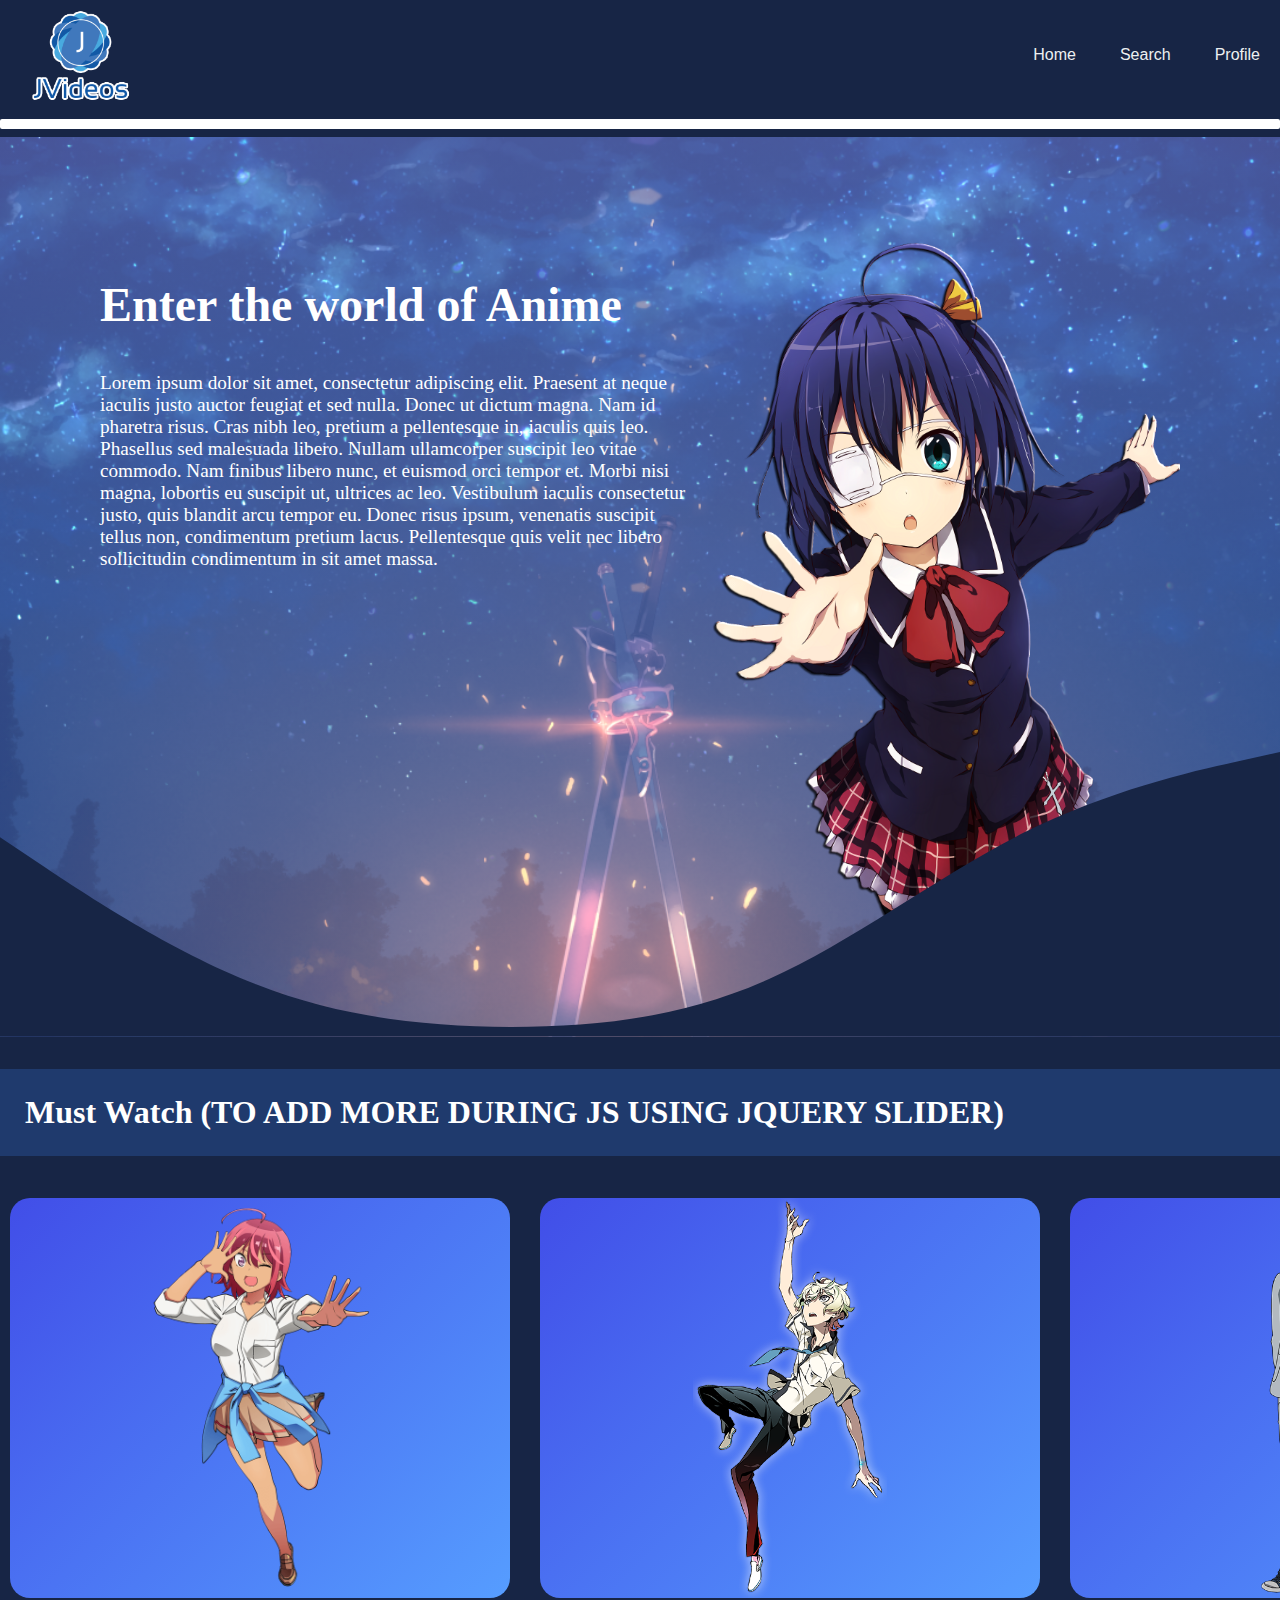
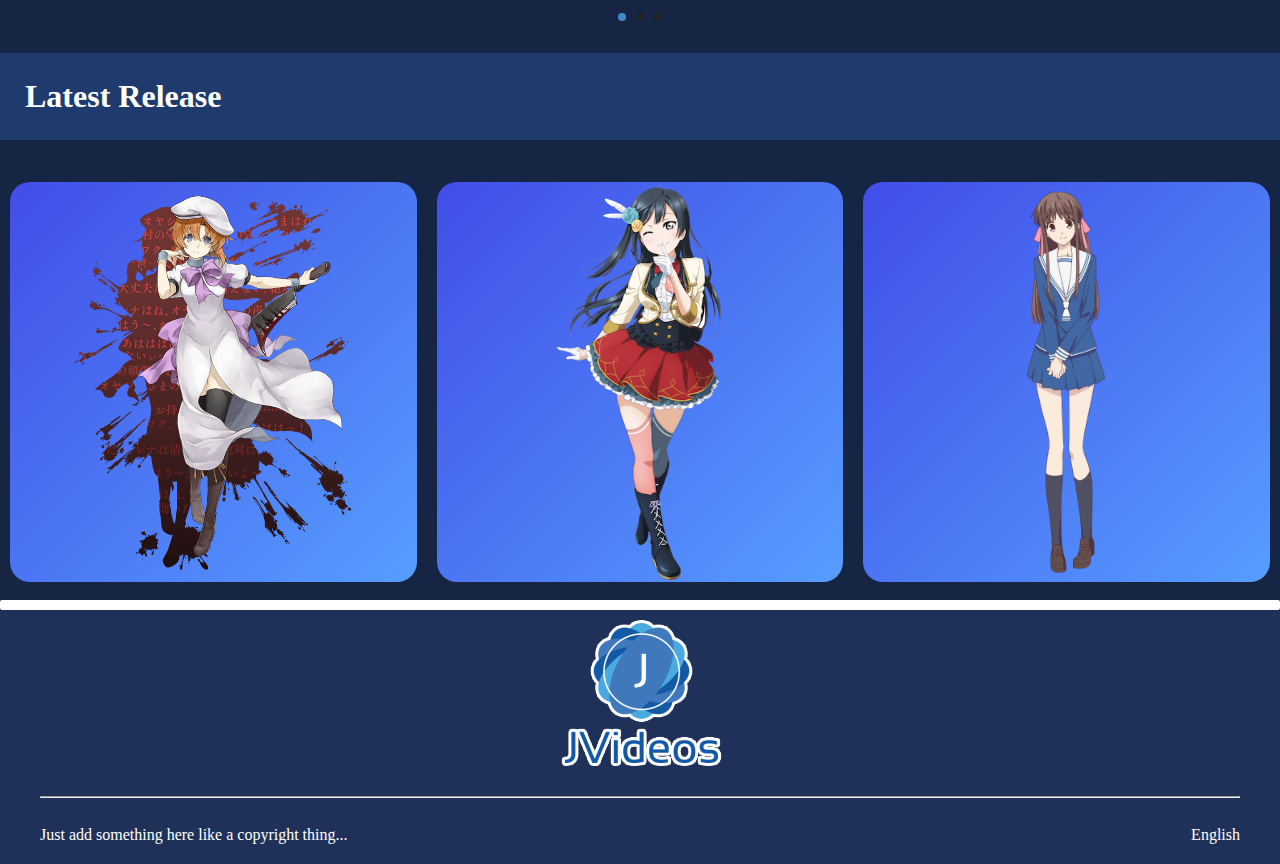
==== index.html @ 2e1f601c "Added and implemented JQuery LightSlider" ====
<html>
    <head>
        <title>JVideos</title>
        
        <link rel="apple-touch-icon" sizes="57x57" href="src/apple-icon-57x57.png">
        <link rel="apple-touch-icon" sizes="60x60" href="src/apple-icon-60x60.png">
        <link rel="apple-touch-icon" sizes="72x72" href="src/apple-icon-72x72.png">
        <link rel="apple-touch-icon" sizes="76x76" href="src/apple-icon-76x76.png">
        <link rel="apple-touch-icon" sizes="114x114" href="src/apple-icon-114x114.png">
        <link rel="apple-touch-icon" sizes="120x120" href="src/apple-icon-120x120.png">
        <link rel="apple-touch-icon" sizes="144x144" href="src/apple-icon-144x144.png">
        <link rel="apple-touch-icon" sizes="152x152" href="src/apple-icon-152x152.png">
        <link rel="apple-touch-icon" sizes="180x180" href="src/apple-icon-180x180.png">
        <link rel="icon" type="image/png" sizes="192x192"  href="src/android-icon-192x192.png">
        <link rel="icon" type="image/png" sizes="32x32" href="src/favicon-32x32.png">
        <link rel="icon" type="image/png" sizes="96x96" href="src/favicon-96x96.png">
        <link rel="icon" type="image/png" sizes="16x16" href="src/favicon-16x16.png">
        <link rel="manifest" href="src/manifest.json">
        
        <meta name="msapplication-TileImage" content="/ms-icon-144x144.png">
        <meta name="viewport" content="width=device-width, initial-scale=1.0">
        
        
        <link rel="stylesheet" type="text/css" href="styles/lightslider.css">
        <link rel="stylesheet" type="text/css" href="styles/styles.css">
        
    </head>
    <body>
        <header>
            <img src="src/logo.png" id="top_logo" alt="logo">
            <nav>
                <ul class="menu_items">
                    <li class="item_menu"><a href="index.html">Home</a></li>
                    <li class="item_menu"><a href="#search">Search</a></li>
                    <li class="item_menu"><a href="#profile">Profile</a></li>
                </ul>
            </nav>
            
        </header>
        <hr class="rule">
        <section id="main_section" class="main">
            <div class="welcome">
                <div class="content">
                    <h2 id="header">Enter the world of Anime</h2>
                    <p id="paragraph">Lorem ipsum dolor sit amet, consectetur adipiscing elit. Praesent at neque iaculis justo auctor feugiat et sed nulla. Donec ut dictum magna. Nam id pharetra risus. Cras nibh leo, pretium a pellentesque in, iaculis quis leo. Phasellus sed malesuada libero. Nullam ullamcorper suscipit leo vitae commodo. Nam finibus libero nunc, et euismod orci tempor et. Morbi nisi magna, lobortis eu suscipit ut, ultrices ac leo. Vestibulum iaculis consectetur justo, quis blandit arcu tempor eu. Donec risus ipsum, venenatis suscipit tellus non, condimentum pretium lacus. Pellentesque quis velit nec libero sollicitudin condimentum in sit amet massa.</p>
                </div>
                <img src="src/side%20Char.png" class="side_img">
                <svg class="wave" xmlns="http://www.w3.org/2000/svg" viewBox="0 0 1440 320"><path fill="#172545" fill-opacity="1" d="M0,96L48,128C96,160,192,224,288,261.3C384,299,480,309,576,309.3C672,309,768,299,864,256C960,213,1056,139,1152,90.7C1248,43,1344,21,1392,10.7L1440,0L1440,320L1392,320C1344,320,1248,320,1152,320C1056,320,960,320,864,320C768,320,672,320,576,320C480,320,384,320,288,320C192,320,96,320,48,320L0,320Z"></path></svg>
            </div>
            <div class="separator">
                <h3>Must Watch (TO ADD MORE DURING JS USING JQUERY SLIDER)</h3>
            </div>
            <div class="view_previews">
                <ul id="imageSet1" class="cS-hidden">
                    <li class="item-a">
                        <div class="card1">
                            <div class="card_content1">
                                <h3>Bokutachi wa Benkyou ga Dekinai</h3>
                                <p>This is where a small synopsis will go</p>
                                <a href="#readmore">Read More</a>
                            </div>
                            <img src="src/char1.png">
                        </div>
                    </li>
                    <li class="item-a">
                        <div class="card1">
                            <div class="card_content1">
                                <h3>Kiznaiver</h3>
                                <p>Lorem ipsum dolor sit amet, consectetur adipiscing elit. Praesent at neque iaculis justo auctor feugiat et sed nulla. Donec ut dictum magna. Nam id pharetra risus. Cras nibh leo, pretium a pellentesque in, iaculis quis leo.</p>
                                <a href="#readmore">Read More</a>
                            </div>
                            <img src="src/char2.png">
                        </div>
                    </li>
                    <li class="item-a">
                        <div class="card1">
                            <div class="card_content1">
                                <h3>Shigatsu wa Kimi no Uso</h3>
                                <p>Lorem ipsum dolor sit amet, consectetur adipiscing elit. Praesent at neque iaculis justo auctor feugiat et sed nulla. Donec ut dictum magna. Nam id pharetra risus. Cras nibh leo, pretium a pellentesque in, iaculis quis leo.</p>
                                <a href="#readmore">Read More</a>
                            </div>
                            <img src="src/char3.png">
                        </div>
                    </li>
                </ul>
            </div>
            <div class="separator">
                <h3>Latest Release</h3>
            </div>
            <div class="view_previews">
                <div class="card1">
                    <div class="card_content1">
                        <h3>Higurashi no Naku Koro ni</h3>
                        <p>Lorem ipsum dolor sit amet, consectetur adipiscing elit. Praesent at neque iaculis justo auctor feugiat et sed nulla. Donec ut dictum magna. Nam id pharetra risus. Cras nibh leo, pretium a pellentesque in, iaculis quis leo.</p>
                        <a href="#readmore">Read More</a>
                    </div>
                    <img src="src/char4.png">
                </div>
                <div class="card1">
                    <div class="card_content1">
                        <h3>Love Live Nijigasaki Academy<br>School Idol Doukoukai</h3>
                        <p>Lorem ipsum dolor sit amet, consectetur adipiscing elit. Praesent at neque iaculis justo auctor feugiat et sed nulla. Donec ut dictum magna. Nam id pharetra risus. Cras nibh leo, pretium a pellentesque in, iaculis quis leo.</p>
                        <a href="#readmore">Read More</a>
                    </div>
                    <img src="src/char5.webp">
                </div>
                <div class="card1">
                    <div class="card_content1">
                        <h3>Fruits Basket</h3>
                        <p>Lorem ipsum dolor sit amet, consectetur adipiscing elit. Praesent at neque iaculis justo auctor feugiat et sed nulla. Donec ut dictum magna. Nam id pharetra risus. Cras nibh leo, pretium a pellentesque in, iaculis quis leo.</p>
                        <a href="#readmore">Read More</a>
                    </div>
                    <img src="src/char6.webp">
                </div>
            </div>
        </section>
        <section id="contact_section" class="footer secondary_color">
            <hr class="rule big">
            <img src="src/logo.png" style="margin:auto; width: inherit; display: block; padding-bottom: 20px">
            <hr style="margin-left: 40px; margin-right: 40px">
            <div class="trademark_area">
                <p id="copyright">Just add something here like a copyright thing...</p>
                <p id="copyright">English</p>
            </div>
        </section>
        
        <script type="text/javascript" src="script/JQuery3.3.1.js"></script>
        <script type="text/javascript" src="script/lightslider.js"></script>
        <script type="text/javascript" src="script/script.js"></script>
    </body>
</html>
---- styles/lightslider.css ----
/*! lightslider - v1.1.3 - 2015-04-14
* https://github.com/sachinchoolur/lightslider
* Copyright (c) 2015 Sachin N; Licensed MIT */
/** /!!! core css Should not edit !!!/**/ 

.lSSlideOuter {
    overflow: hidden;
    -webkit-touch-callout: none;
    -webkit-user-select: none;
    -khtml-user-select: none;
    -moz-user-select: none;
    -ms-user-select: none;
    user-select: none
}
.lightSlider:before, .lightSlider:after {
    content: " ";
    display: table;
}
.lightSlider {
    overflow: hidden;
    margin: 0;
}
.lSSlideWrapper {
    max-width: 100%;
    overflow: hidden;
    position: relative;
}
.lSSlideWrapper > .lightSlider:after {
    clear: both;
}
.lSSlideWrapper .lSSlide {
    -webkit-transform: translate(0px, 0px);
    -ms-transform: translate(0px, 0px);
    transform: translate(0px, 0px);
    -webkit-transition: all 1s;
    -webkit-transition-property: -webkit-transform,height;
    -moz-transition-property: -moz-transform,height;
    transition-property: transform,height;
    -webkit-transition-duration: inherit !important;
    transition-duration: inherit !important;
    -webkit-transition-timing-function: inherit !important;
    transition-timing-function: inherit !important;
}
.lSSlideWrapper .lSFade {
    position: relative;
}
.lSSlideWrapper .lSFade > * {
    position: absolute !important;
    top: 0;
    left: 0;
    z-index: 9;
    margin-right: 0;
    width: 100%;
}
.lSSlideWrapper.usingCss .lSFade > * {
    opacity: 0;
    -webkit-transition-delay: 0s;
    transition-delay: 0s;
    -webkit-transition-duration: inherit !important;
    transition-duration: inherit !important;
    -webkit-transition-property: opacity;
    transition-property: opacity;
    -webkit-transition-timing-function: inherit !important;
    transition-timing-function: inherit !important;
}
.lSSlideWrapper .lSFade > *.active {
    z-index: 10;
}
.lSSlideWrapper.usingCss .lSFade > *.active {
    opacity: 1;
}
/** /!!! End of core css Should not edit !!!/**/

/* Pager */
.lSSlideOuter .lSPager.lSpg {
    margin: 10px 0 0;
    padding: 0;
    text-align: center;
}
.lSSlideOuter .lSPager.lSpg > li {
    cursor: pointer;
    display: inline-block;
    padding: 0 5px;
}
.lSSlideOuter .lSPager.lSpg > li a {
    background-color: #222222;
    border-radius: 30px;
    display: inline-block;
    height: 8px;
    overflow: hidden;
    text-indent: -999em;
    width: 8px;
    position: relative;
    z-index: 99;
    -webkit-transition: all 0.5s linear 0s;
    transition: all 0.5s linear 0s;
}
.lSSlideOuter .lSPager.lSpg > li:hover a, .lSSlideOuter .lSPager.lSpg > li.active a {
    background-color: #428bca;
}
.lSSlideOuter .media {
    opacity: 0.8;
}
.lSSlideOuter .media.active {
    opacity: 1;
}
/* End of pager */

/** Gallery */
.lSSlideOuter .lSPager.lSGallery {
    list-style: none outside none;
    padding-left: 0;
    margin: 0;
    overflow: hidden;
    transform: translate3d(0px, 0px, 0px);
    -moz-transform: translate3d(0px, 0px, 0px);
    -ms-transform: translate3d(0px, 0px, 0px);
    -webkit-transform: translate3d(0px, 0px, 0px);
    -o-transform: translate3d(0px, 0px, 0px);
    -webkit-transition-property: -webkit-transform;
    -moz-transition-property: -moz-transform;
    -webkit-touch-callout: none;
    -webkit-user-select: none;
    -khtml-user-select: none;
    -moz-user-select: none;
    -ms-user-select: none;
    user-select: none;
}
.lSSlideOuter .lSPager.lSGallery li {
    overflow: hidden;
    -webkit-transition: border-radius 0.12s linear 0s 0.35s linear 0s;
    transition: border-radius 0.12s linear 0s 0.35s linear 0s;
}
.lSSlideOuter .lSPager.lSGallery li.active, .lSSlideOuter .lSPager.lSGallery li:hover {
    border-radius: 5px;
}
.lSSlideOuter .lSPager.lSGallery img {
    display: block;
    height: 100%;
    max-width: 100%;
}
.lSSlideOuter .lSPager.lSGallery:before, .lSSlideOuter .lSPager.lSGallery:after {
    content: " ";
    display: table;
}
.lSSlideOuter .lSPager.lSGallery:after {
    clear: both;
}
/* End of Gallery*/

/* slider actions */
.lSAction > a {
    width: 32px;
    display: block;
    top: 50%;
    height: 32px;
    background-image: url('../img/controls.png');
    cursor: pointer;
    position: absolute;
    z-index: 99;
    margin-top: -16px;
    opacity: 0.5;
    -webkit-transition: opacity 0.35s linear 0s;
    transition: opacity 0.35s linear 0s;
}
.lSAction > a:hover {
    opacity: 1;
}
.lSAction > .lSPrev {
    background-position: 0 0;
    left: 10px;
}
.lSAction > .lSNext {
    background-position: -32px 0;
    right: 10px;
}
.lSAction > a.disabled {
    pointer-events: none;
}
.cS-hidden {
    height: 1px;
    opacity: 0;
    filter: alpha(opacity=0);
    overflow: hidden;
}


/* vertical */
.lSSlideOuter.vertical {
    position: relative;
}
.lSSlideOuter.vertical.noPager {
    padding-right: 0px !important;
}
.lSSlideOuter.vertical .lSGallery {
    position: absolute !important;
    right: 0;
    top: 0;
}
.lSSlideOuter.vertical .lightSlider > * {
    width: 100% !important;
    max-width: none !important;
}

/* vertical controlls */
.lSSlideOuter.vertical .lSAction > a {
    left: 50%;
    margin-left: -14px;
    margin-top: 0;
}
.lSSlideOuter.vertical .lSAction > .lSNext {
    background-position: 31px -31px;
    bottom: 10px;
    top: auto;
}
.lSSlideOuter.vertical .lSAction > .lSPrev {
    background-position: 0 -31px;
    bottom: auto;
    top: 10px;
}
/* vertical */


/* Rtl */
.lSSlideOuter.lSrtl {
    direction: rtl;
}
.lSSlideOuter .lightSlider, .lSSlideOuter .lSPager {
    padding-left: 0;
    list-style: none outside none;
}
.lSSlideOuter.lSrtl .lightSlider, .lSSlideOuter.lSrtl .lSPager {
    padding-right: 0;
}
.lSSlideOuter .lightSlider > *,  .lSSlideOuter .lSGallery li {
    float: left;
}
.lSSlideOuter.lSrtl .lightSlider > *,  .lSSlideOuter.lSrtl .lSGallery li {
    float: right !important;
}
/* Rtl */

@-webkit-keyframes rightEnd {
    0% {
        left: 0;
    }

    50% {
        left: -15px;
    }

    100% {
        left: 0;
    }
}
@keyframes rightEnd {
    0% {
        left: 0;
    }

    50% {
        left: -15px;
    }

    100% {
        left: 0;
    }
}
@-webkit-keyframes topEnd {
    0% {
        top: 0;
    }

    50% {
        top: -15px;
    }

    100% {
        top: 0;
    }
}
@keyframes topEnd {
    0% {
        top: 0;
    }

    50% {
        top: -15px;
    }

    100% {
        top: 0;
    }
}
@-webkit-keyframes leftEnd {
    0% {
        left: 0;
    }

    50% {
        left: 15px;
    }

    100% {
        left: 0;
    }
}
@keyframes leftEnd {
    0% {
        left: 0;
    }

    50% {
        left: 15px;
    }

    100% {
        left: 0;
    }
}
@-webkit-keyframes bottomEnd {
    0% {
        bottom: 0;
    }

    50% {
        bottom: -15px;
    }

    100% {
        bottom: 0;
    }
}
@keyframes bottomEnd {
    0% {
        bottom: 0;
    }

    50% {
        bottom: -15px;
    }

    100% {
        bottom: 0;
    }
}
.lSSlideOuter .rightEnd {
    -webkit-animation: rightEnd 0.3s;
    animation: rightEnd 0.3s;
    position: relative;
}
.lSSlideOuter .leftEnd {
    -webkit-animation: leftEnd 0.3s;
    animation: leftEnd 0.3s;
    position: relative;
}
.lSSlideOuter.vertical .rightEnd {
    -webkit-animation: topEnd 0.3s;
    animation: topEnd 0.3s;
    position: relative;
}
.lSSlideOuter.vertical .leftEnd {
    -webkit-animation: bottomEnd 0.3s;
    animation: bottomEnd 0.3s;
    position: relative;
}
.lSSlideOuter.lSrtl .rightEnd {
    -webkit-animation: leftEnd 0.3s;
    animation: leftEnd 0.3s;
    position: relative;
}
.lSSlideOuter.lSrtl .leftEnd {
    -webkit-animation: rightEnd 0.3s;
    animation: rightEnd 0.3s;
    position: relative;
}
/*/  GRab cursor */
.lightSlider.lsGrab > * {
  cursor: -webkit-grab;
  cursor: -moz-grab;
  cursor: -o-grab;
  cursor: -ms-grab;
  cursor: grab;
}
.lightSlider.lsGrabbing > * {
  cursor: move;
  cursor: -webkit-grabbing;
  cursor: -moz-grabbing;
  cursor: -o-grabbing;
  cursor: -ms-grabbing;
  cursor: grabbing;
}
---- styles/styles.css ----
@import url('https://fonts.googleapis.com/css?family="Montserrat:500');

body {
    background: #172545;
    margin: 0;
    padding: 0;
    font-family: "Lato";
    box-sizing: border-box;
    overflow-x: hidden;
}

body::-webkit-scrollbar-track
{
	-webkit-box-shadow: inset 0 0 6px rgba(0,0,0,0.3);
	background-color: #172545;
	border-radius: 10px;
}

body::-webkit-scrollbar
{
	width: 5px;
	background-color: #25257b;
}

body::-webkit-scrollbar-thumb
{
	background-color: #2668ff;
}
.secondary_color {
    background: #1f3158;
}

.rule {
    border: 5px solid #ffffff;
    border-radius: 2px;
}

header{
    display: flex;
    justify-content: space-between;
    align-items: center;
    padding: 30px, 10%;
}

#top_logo {
    cursor: pointer;
    width: 140px;
    padding: 10px;
}

.welcome {
    position: relative;
    width: 100%;
    height: 100vh;
    display: flex;
    justify-content: space-between;
/*    align-items: center;*/
    padding: 100px;
    box-sizing: border-box;
    background: linear-gradient(180deg, #464e89, #153e81),url(../src/bgWelcome.png);
    background-blend-mode: screen;
    background-position: center;
    background-clip: border-box;
    background-repeat: no-repeat;
    background-size: cover;
}


li, a {
    font-family: "Montserrat", sans-serif;
    font-weight: 500;
    font-size: 16px;
    color: #edf0f1;
    text-decoration: none;
}

.menu_items {
    list-style: none;
}

.menu_items li  {
    display: inline-block;
    padding-top: 0px;
    padding-left: 20px;
    padding-right: 20px;
}

.menu_items li a {
    transition: all 0.3s ease 0s;
}

.menu_items li a:hover{
    color: #0088a9;
}



#header  {
    max-width: 700px;
    font-size: 3em;
    color: white;
}

#paragraph  {
    max-width: 700px;
    font-size: 1.2em;
    color: white;
}

.wave {
    position: absolute;
    bottom: 0;
    left: 0;
    
}

.side_img {
    height: 100%;
}

.view_previews {
    display: flex;
}

.card1 {
    position: relative;
    width: 500px;
    height: 400px;
    margin: 20px;
    display: flex;
    justify-content: flex-start ;
    align-items: center;
    border-radius: 20px;
    background: linear-gradient(135deg, #414ee8, #569dff);
    margin: 10px;   
}

.card1 img {
    position: absolute;
    bottom: 0;
    left: 50%;
    transform: translateX(-50%);
    height: 400px;
    transition: 0.5s;
}

.card1:hover img {
    left: 80%;
    height: 400px;
}

.card1 .card_content1 {
    position: relative;
    width:50%;
    left:20%;
    transition: 0.5s;
    padding-left: 20px;
    opacity: 0;
    visibility: hidden;
    
    
}
.card1:hover .card_content1 {
    left: 0%;
    opacity: 1;
    visibility: visible;
    
}

.separator h3 {
    color: white;
    background: #1f3a6d;
    padding: 25px;
    font-size: 2em;
}

section.footer {
    margin: 0px;
    display: block;
}

#copyright {
    padding-left: 40px;
    padding-right: 40px;
    padding-bottom: 20px;
    padding-top: 20px;
    margin: 0px;
    color: #ffffff;
    position: relative;
}

.trademark_area {
    position: relative;
    display: flex;
    justify-content: space-between;
    align-items: center;
}

.card_content1 a:hover {
    color: aqua;
    transition: 0.5s;
}

#imageSet1 {
    list-style: none;
}


@media only screen and (max-width: 1200px) {
    .card1 {
        
    }
}
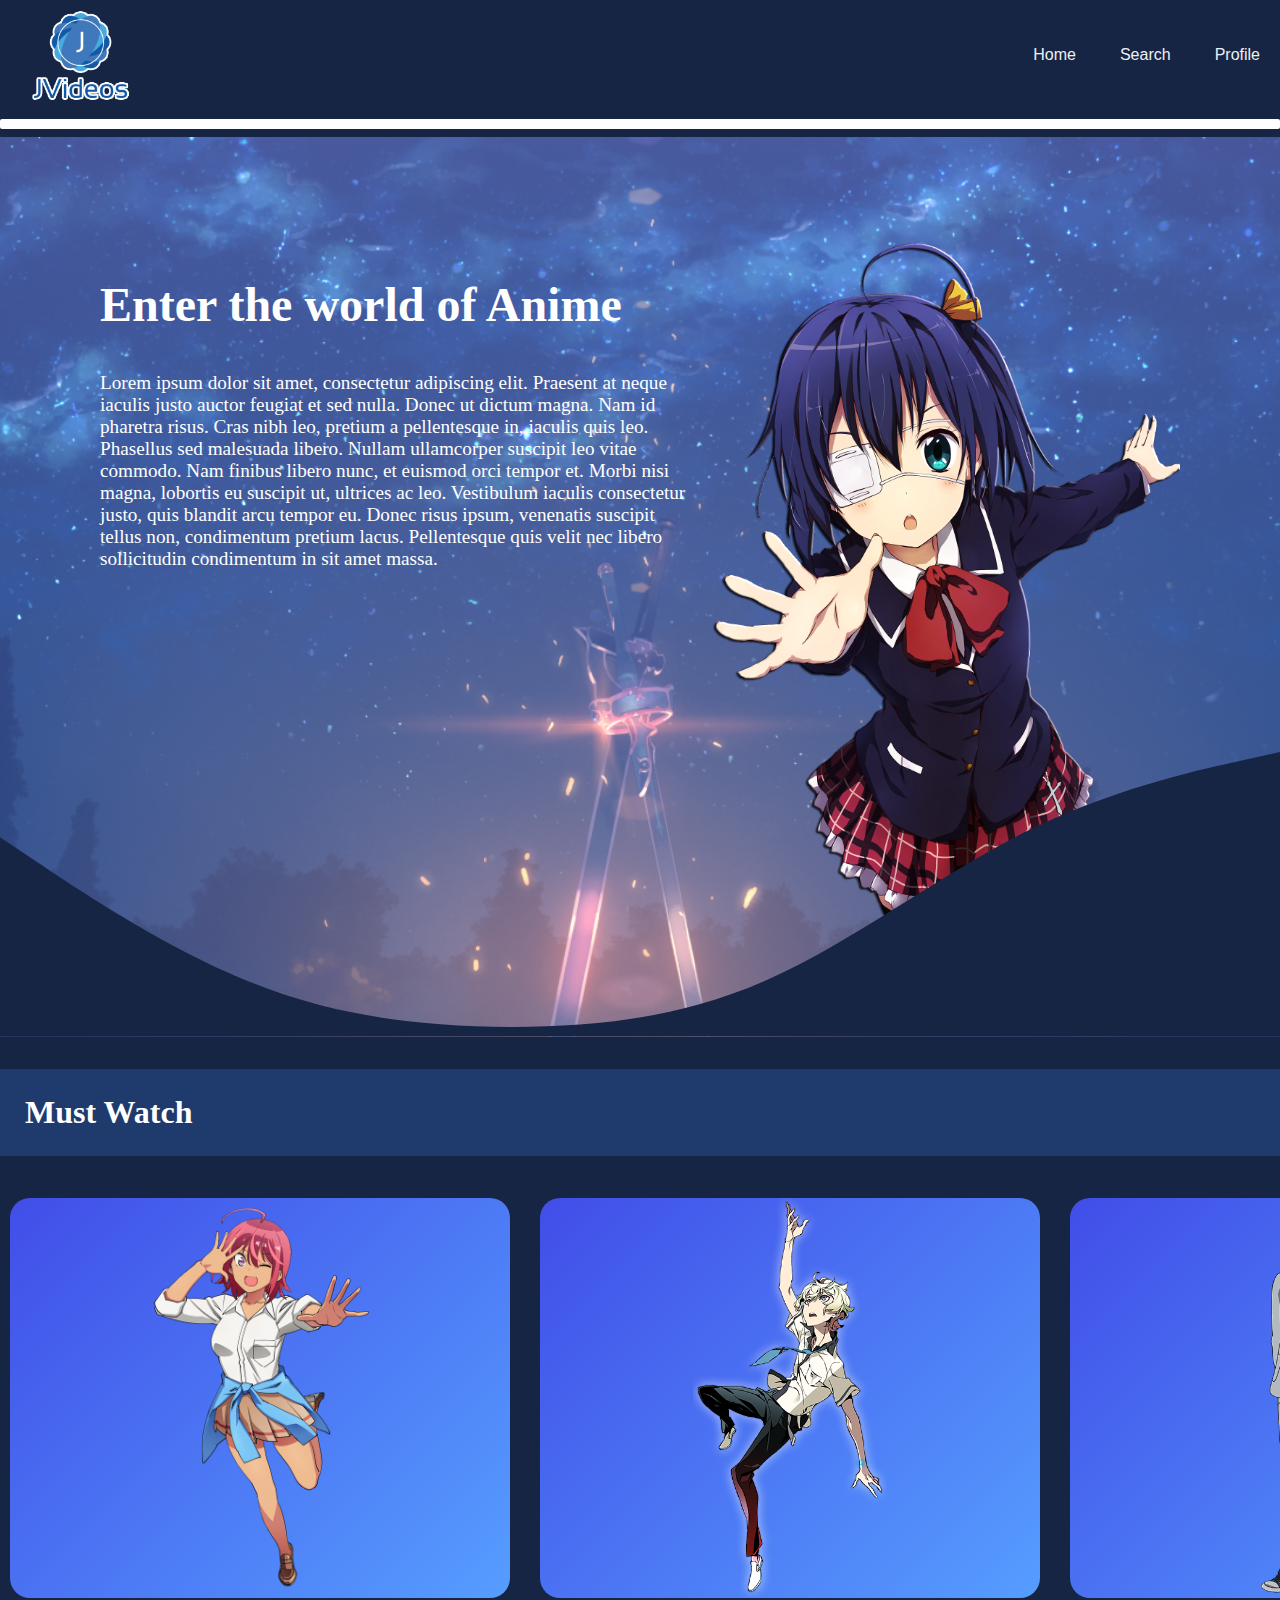
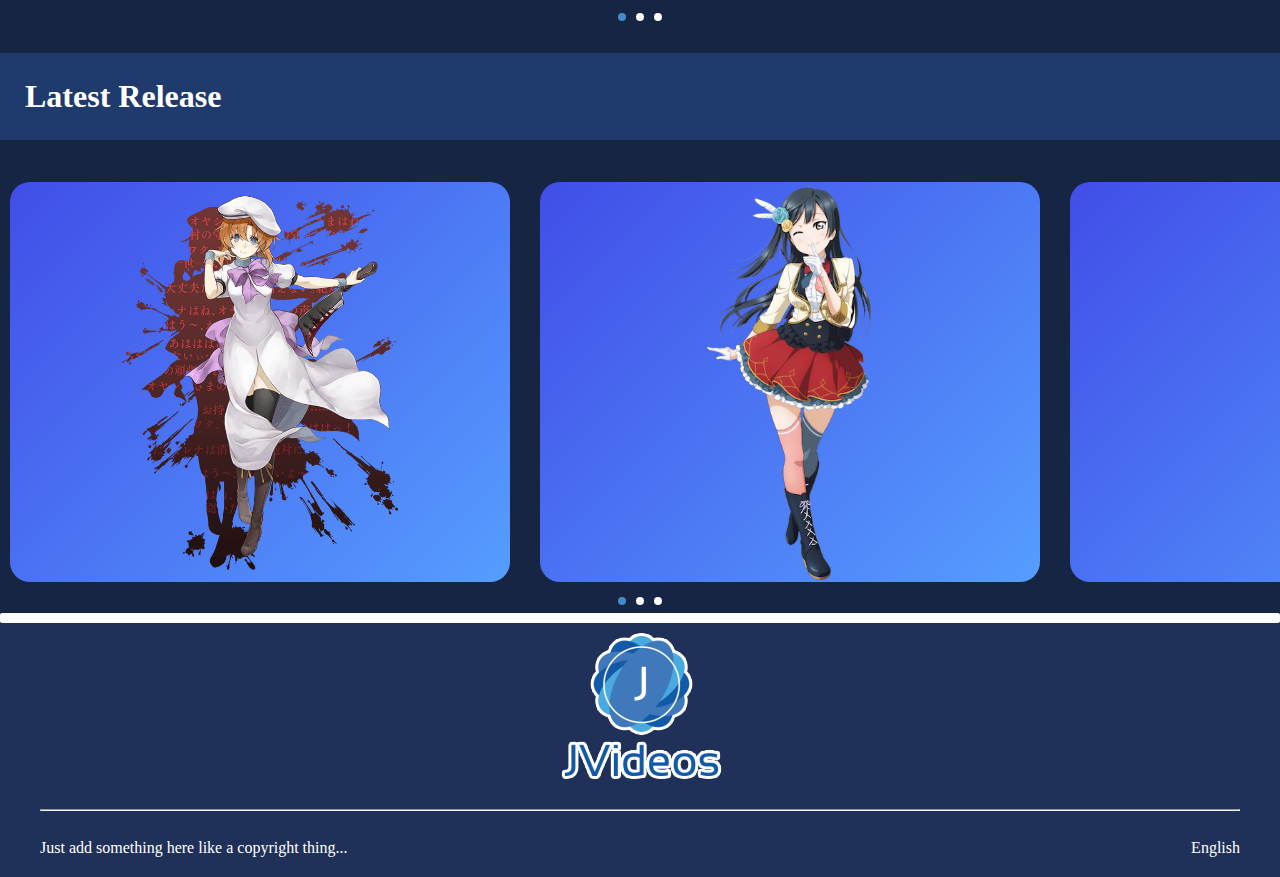
==== commit f6e267c5: "Added and Implemented JQuery Lightslider" ====
--- a/index.html
+++ b/index.html
@@ -48,7 +48,7 @@
                 <svg class="wave" xmlns="http://www.w3.org/2000/svg" viewBox="0 0 1440 320"><path fill="#172545" fill-opacity="1" d="M0,96L48,128C96,160,192,224,288,261.3C384,299,480,309,576,309.3C672,309,768,299,864,256C960,213,1056,139,1152,90.7C1248,43,1344,21,1392,10.7L1440,0L1440,320L1392,320C1344,320,1248,320,1152,320C1056,320,960,320,864,320C768,320,672,320,576,320C480,320,384,320,288,320C192,320,96,320,48,320L0,320Z"></path></svg>
             </div>
             <div class="separator">
-                <h3>Must Watch (TO ADD MORE DURING JS USING JQUERY SLIDER)</h3>
+                <h3>Must Watch</h3>
             </div>
             <div class="view_previews">
                 <ul id="imageSet1" class="cS-hidden">
@@ -88,30 +88,41 @@
                 <h3>Latest Release</h3>
             </div>
             <div class="view_previews">
-                <div class="card1">
-                    <div class="card_content1">
-                        <h3>Higurashi no Naku Koro ni</h3>
-                        <p>Lorem ipsum dolor sit amet, consectetur adipiscing elit. Praesent at neque iaculis justo auctor feugiat et sed nulla. Donec ut dictum magna. Nam id pharetra risus. Cras nibh leo, pretium a pellentesque in, iaculis quis leo.</p>
-                        <a href="#readmore">Read More</a>
-                    </div>
-                    <img src="src/char4.png">
-                </div>
-                <div class="card1">
-                    <div class="card_content1">
-                        <h3>Love Live Nijigasaki Academy<br>School Idol Doukoukai</h3>
-                        <p>Lorem ipsum dolor sit amet, consectetur adipiscing elit. Praesent at neque iaculis justo auctor feugiat et sed nulla. Donec ut dictum magna. Nam id pharetra risus. Cras nibh leo, pretium a pellentesque in, iaculis quis leo.</p>
-                        <a href="#readmore">Read More</a>
-                    </div>
-                    <img src="src/char5.webp">
-                </div>
-                <div class="card1">
-                    <div class="card_content1">
-                        <h3>Fruits Basket</h3>
-                        <p>Lorem ipsum dolor sit amet, consectetur adipiscing elit. Praesent at neque iaculis justo auctor feugiat et sed nulla. Donec ut dictum magna. Nam id pharetra risus. Cras nibh leo, pretium a pellentesque in, iaculis quis leo.</p>
-                        <a href="#readmore">Read More</a>
-                    </div>
-                    <img src="src/char6.webp">
-                </div>
+                <ul id="imageSet2" class="cS-hidden">
+                    <li class="item-a">
+                        <div class="card1">
+                            <div class="card_content1">
+                                <h3>Higurashi no Naku Koro ni</h3>
+                                <p>Lorem ipsum dolor sit amet, consectetur adipiscing elit. Praesent at neque iaculis justo auctor feugiat et sed nulla. Donec ut dictum magna. Nam id pharetra risus. Cras nibh leo, pretium a pellentesque in, iaculis quis leo.</p>
+                                <a href="#readmore">Read More</a>
+                            </div>
+                            <img src="src/char4.png">
+                        </div>
+                    </li>
+                    <li class="item-a">
+                        <div class="card1">
+                            <div class="card_content1">
+                                <h3>Love Live Nijigasaki Academy<br>School Idol Doukoukai</h3>
+                                <p>Lorem ipsum dolor sit amet, consectetur adipiscing elit. Praesent at neque iaculis justo auctor feugiat et sed nulla. Donec ut dictum magna. Nam id pharetra risus. Cras nibh leo, pretium a pellentesque in, iaculis quis leo.</p>
+                                <a href="#readmore">Read More</a>
+                            </div>
+                            <img src="src/char5.webp">
+                        </div>
+                    </li>
+                    <li class="item-a">
+                        <div class="card1">
+                            <div class="card_content1">
+                                <h3>Fruits Basket</h3>
+                                <p>Lorem ipsum dolor sit amet, consectetur adipiscing elit. Praesent at neque iaculis justo auctor feugiat et sed nulla. Donec ut dictum magna. Nam id pharetra risus. Cras nibh leo, pretium a pellentesque in, iaculis quis leo.</p>
+                                <a href="#readmore">Read More</a>
+                            </div>
+                            <img src="src/char6.webp">
+                        </div>
+                    </li>
+                </ul>
+            
+                    
+                    
             </div>
         </section>
         <section id="contact_section" class="footer secondary_color">
--- a/styles/lightslider.css
+++ b/styles/lightslider.css
@@ -83,7 +83,7 @@
     padding: 0 5px;
 }
 .lSSlideOuter .lSPager.lSpg > li a {
-    background-color: #222222;
+    background-color: #ffffff;
     border-radius: 30px;
     display: inline-block;
     height: 8px;
--- a/styles/styles.css
+++ b/styles/styles.css
@@ -205,6 +205,10 @@
     list-style: none;
 }
 
+#imageSet1 {
+    list-style: none;
+}
+
 
 @media only screen and (max-width: 1200px) {
     .card1 {
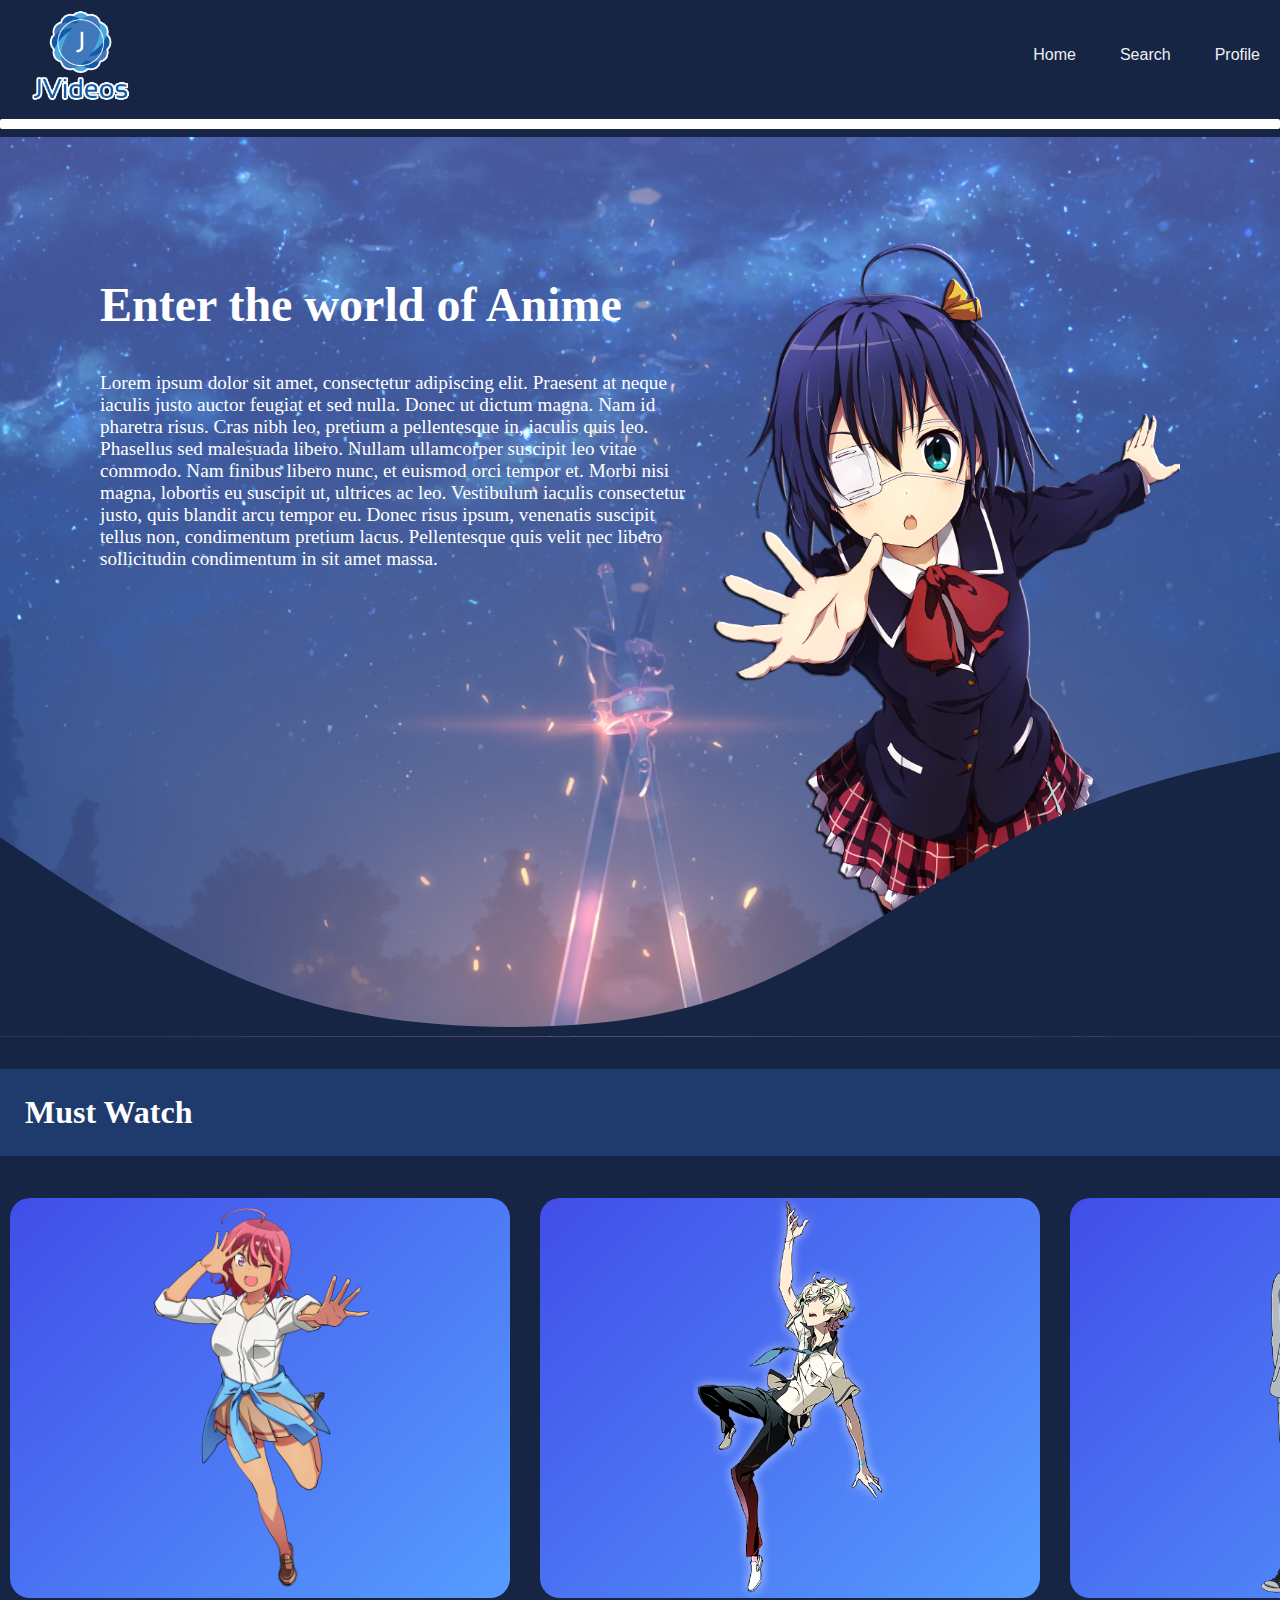
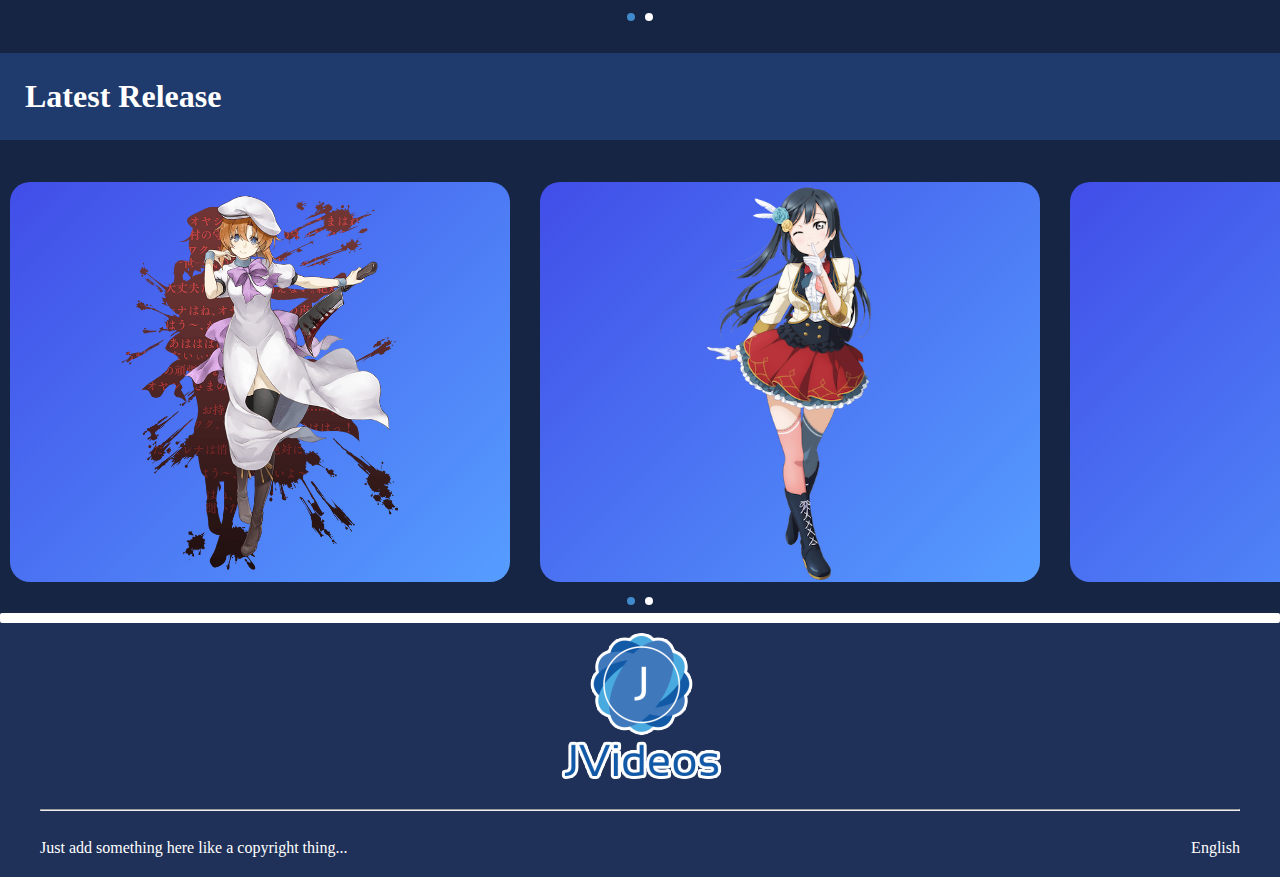
==== commit 8ec0bbf9: "Added Pop-up nav bar on scroll" ====
--- a/index.html
+++ b/index.html
@@ -26,6 +26,14 @@
         
     </head>
     <body>
+        <div id="navbar">
+            <img src="src/logo.png" id="top_logo" alt="logo" style="width: 100px">
+            <ul class="menu_items">
+                    <li class="item_menu"><a href="index.html">Home</a></li>
+                    <li class="item_menu"><a href="#search">Search</a></li>
+                    <li class="item_menu"><a href="#profile">Profile</a></li>
+            </ul>
+        </div>
         <header>
             <img src="src/logo.png" id="top_logo" alt="logo">
             <nav>
@@ -35,8 +43,8 @@
                     <li class="item_menu"><a href="#profile">Profile</a></li>
                 </ul>
             </nav>
-            
         </header>
+        
         <hr class="rule">
         <section id="main_section" class="main">
             <div class="welcome">
--- a/styles/styles.css
+++ b/styles/styles.css
@@ -9,6 +9,19 @@
     overflow-x: hidden;
 }
 
+#navbar {
+    background-color: #172545; 
+    position: fixed; 
+    top: -100px; 
+    width: 100%; 
+    z-index: 1000;
+    transition: top 0.3s; 
+    display: flex;
+    justify-content: space-between;
+    align-items: center;
+    padding: 30px, 10%;
+}
+
 body::-webkit-scrollbar-track
 {
 	-webkit-box-shadow: inset 0 0 6px rgba(0,0,0,0.3);
@@ -54,7 +67,6 @@
     height: 100vh;
     display: flex;
     justify-content: space-between;
-/*    align-items: center;*/
     padding: 100px;
     box-sizing: border-box;
     background: linear-gradient(180deg, #464e89, #153e81),url(../src/bgWelcome.png);
@@ -209,9 +221,19 @@
     list-style: none;
 }
 
-
-@media only screen and (max-width: 1200px) {
-    .card1 {
-        
+@media only screen and (max-width: 1050px) {
+    .welcome {
+        display: block;
     }
-}+    
+    .side_img {
+        visibility: hidden;
+    }
+}
+
+@media only screen and (max-width: 530px) {
+    #paragraph {
+        font-size: 1em;
+    }
+}
+
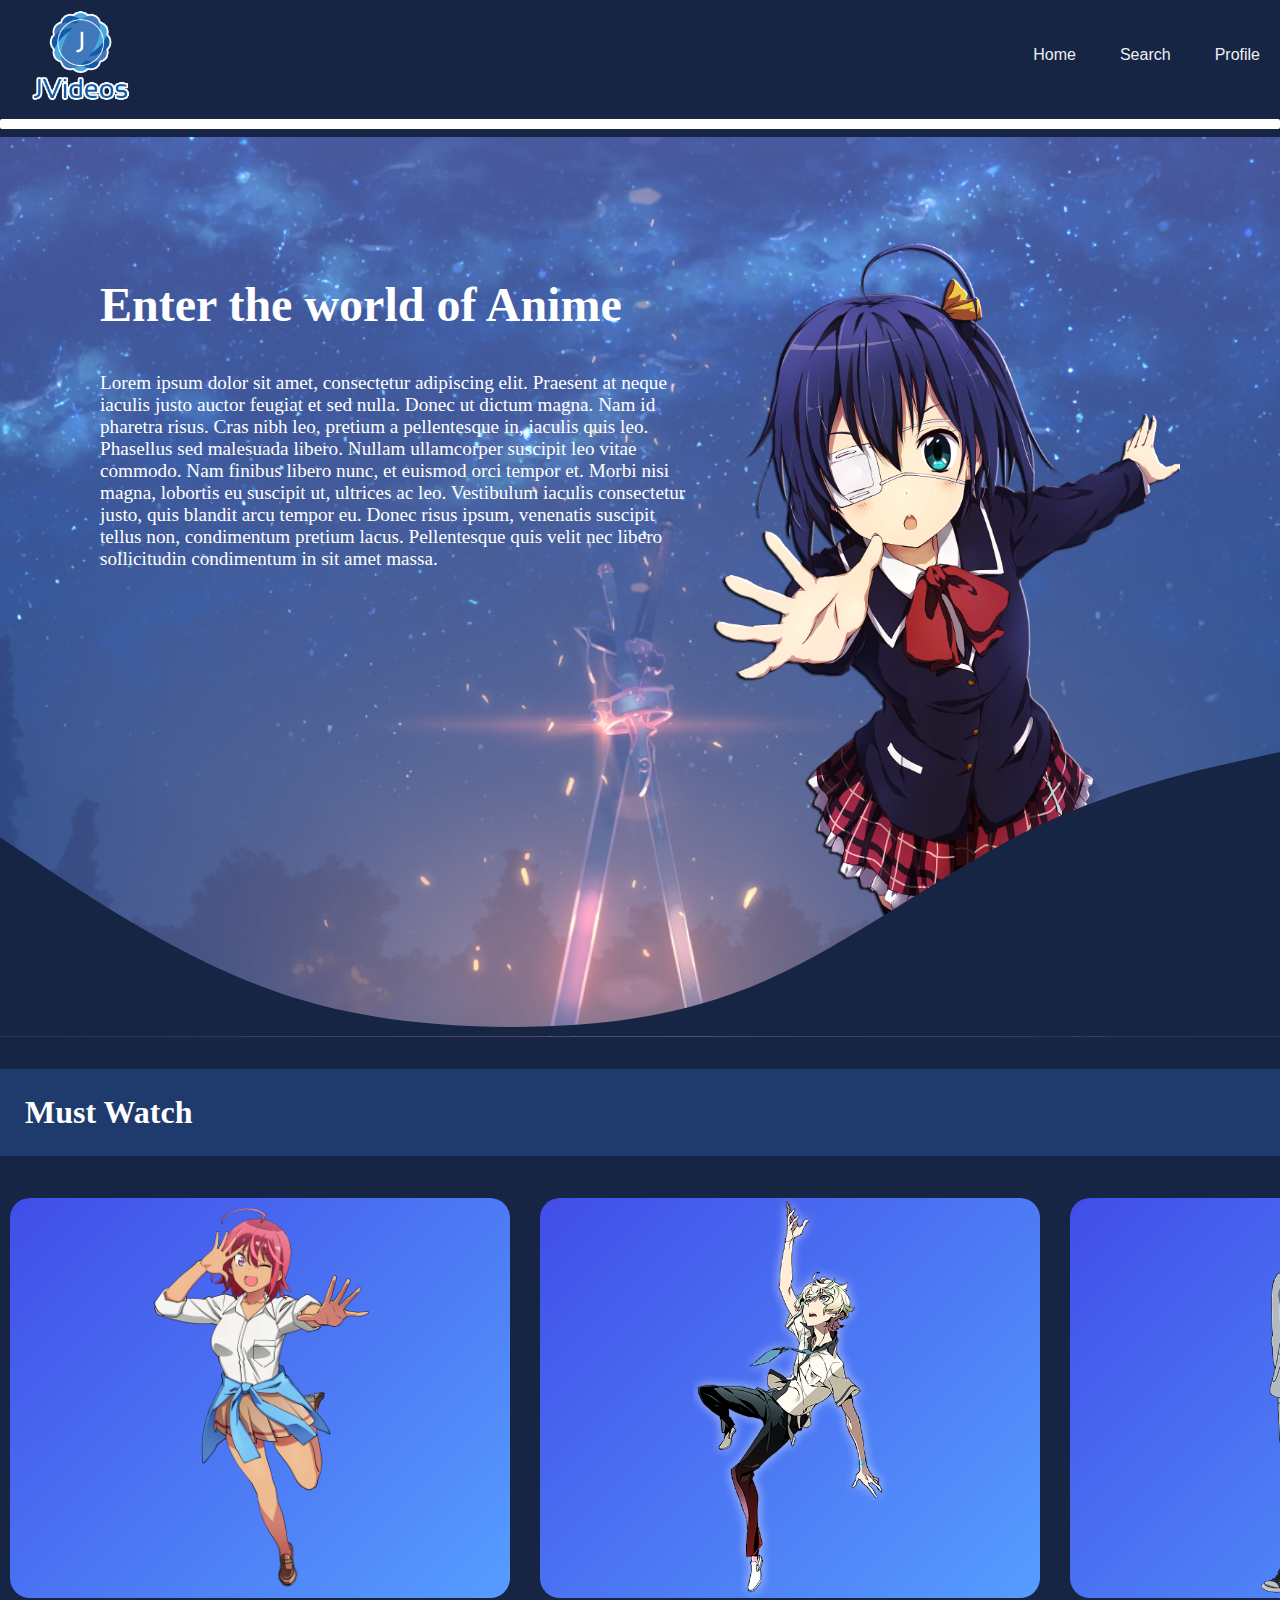
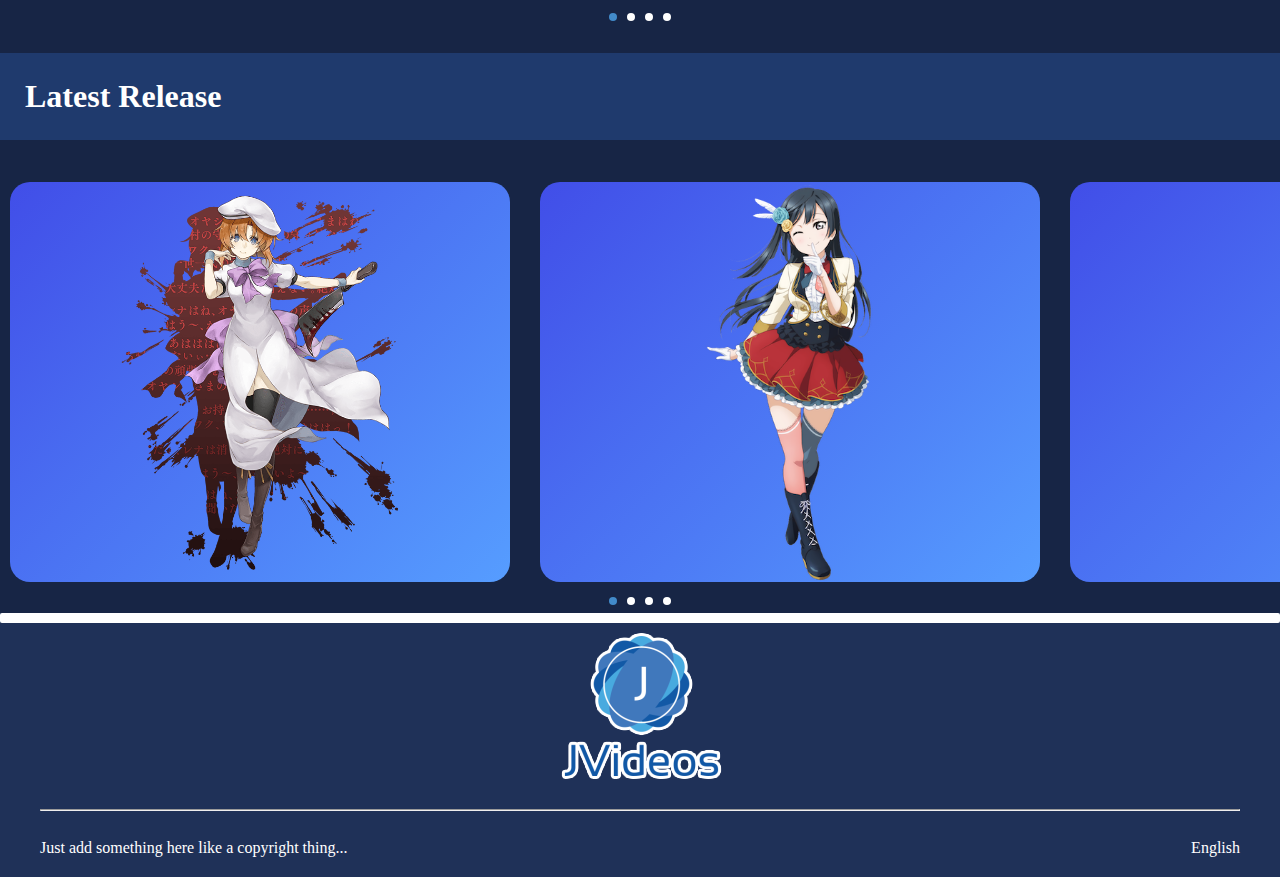
==== commit c3b4f247: "Added more JS functionality" ====
--- a/index.html
+++ b/index.html
@@ -30,7 +30,7 @@
             <img src="src/logo.png" id="top_logo" alt="logo" style="width: 100px">
             <ul class="menu_items">
                     <li class="item_menu"><a href="index.html">Home</a></li>
-                    <li class="item_menu"><a href="#search">Search</a></li>
+                    <li class="item_menu"><a href="common/search.html">Search</a></li>
                     <li class="item_menu"><a href="#profile">Profile</a></li>
             </ul>
         </div>
@@ -39,7 +39,7 @@
             <nav>
                 <ul class="menu_items">
                     <li class="item_menu"><a href="index.html">Home</a></li>
-                    <li class="item_menu"><a href="#search">Search</a></li>
+                    <li class="item_menu"><a href="common/search.html">Search</a></li>
                     <li class="item_menu"><a href="#profile">Profile</a></li>
                 </ul>
             </nav>
@@ -90,6 +90,26 @@
                             <img src="src/char3.png">
                         </div>
                     </li>
+                    <li class="item-a">
+                        <div class="card1">
+                            <div class="card_content1">
+                                <h3>Shigatsu wa Kimi no Uso</h3>
+                                <p>Lorem ipsum dolor sit amet, consectetur adipiscing elit. Praesent at neque iaculis justo auctor feugiat et sed nulla. Donec ut dictum magna. Nam id pharetra risus. Cras nibh leo, pretium a pellentesque in, iaculis quis leo.</p>
+                                <a href="#readmore">Read More</a>
+                            </div>
+                            <img src="src/char3.png">
+                        </div>
+                    </li>
+                    <li class="item-a">
+                        <div class="card1">
+                            <div class="card_content1">
+                                <h3>Shigatsu wa Kimi no Uso</h3>
+                                <p>Lorem ipsum dolor sit amet, consectetur adipiscing elit. Praesent at neque iaculis justo auctor feugiat et sed nulla. Donec ut dictum magna. Nam id pharetra risus. Cras nibh leo, pretium a pellentesque in, iaculis quis leo.</p>
+                                <a href="#readmore">Read More</a>
+                            </div>
+                            <img src="src/char3.png">
+                        </div>
+                    </li>
                 </ul>
             </div>
             <div class="separator">
@@ -127,10 +147,27 @@
                             <img src="src/char6.webp">
                         </div>
                     </li>
+                    <li class="item-a">
+                        <div class="card1">
+                            <div class="card_content1">
+                                <h3>Fruits Basket</h3>
+                                <p>Lorem ipsum dolor sit amet, consectetur adipiscing elit. Praesent at neque iaculis justo auctor feugiat et sed nulla. Donec ut dictum magna. Nam id pharetra risus. Cras nibh leo, pretium a pellentesque in, iaculis quis leo.</p>
+                                <a href="#readmore">Read More</a>
+                            </div>
+                            <img src="src/char6.webp">
+                        </div>
+                    </li>
+                    <li class="item-a">
+                        <div class="card1">
+                            <div class="card_content1">
+                                <h3>Fruits Basket</h3>
+                                <p>Lorem ipsum dolor sit amet, consectetur adipiscing elit. Praesent at neque iaculis justo auctor feugiat et sed nulla. Donec ut dictum magna. Nam id pharetra risus. Cras nibh leo, pretium a pellentesque in, iaculis quis leo.</p>
+                                <a href="#readmore">Read More</a>
+                            </div>
+                            <img src="src/char6.webp">
+                        </div>
+                    </li>
                 </ul>
-            
-                    
-                    
             </div>
         </section>
         <section id="contact_section" class="footer secondary_color">
--- a/styles/styles.css
+++ b/styles/styles.css
@@ -237,3 +237,41 @@
     }
 }
 
+.search_section {
+    align-items: center;
+    width:100%-50px;
+    padding: 50px;
+    display: block;
+}
+
+.search_area {
+    margin-right: auto;
+    margin-left: auto;
+    font-family: sans-serif;
+}
+
+.search_section h1 {
+    text-align: center;
+    font-size: 5em;
+}
+
+.search_field {
+    font-family: inherit;
+    width: 100%;
+    border: 0;
+    border-bottom: 2px solid white;
+    outline: 0;
+    font-size: 1em;
+    color: white;
+    padding: 7px 0;
+    background: transparent;
+    transition: border-color 0.2s;
+}
+
+.search_field:focus {
+    border-bottom: 2px solid #2668ff;
+}
+
+.search_results {
+    height: 50%;
+}